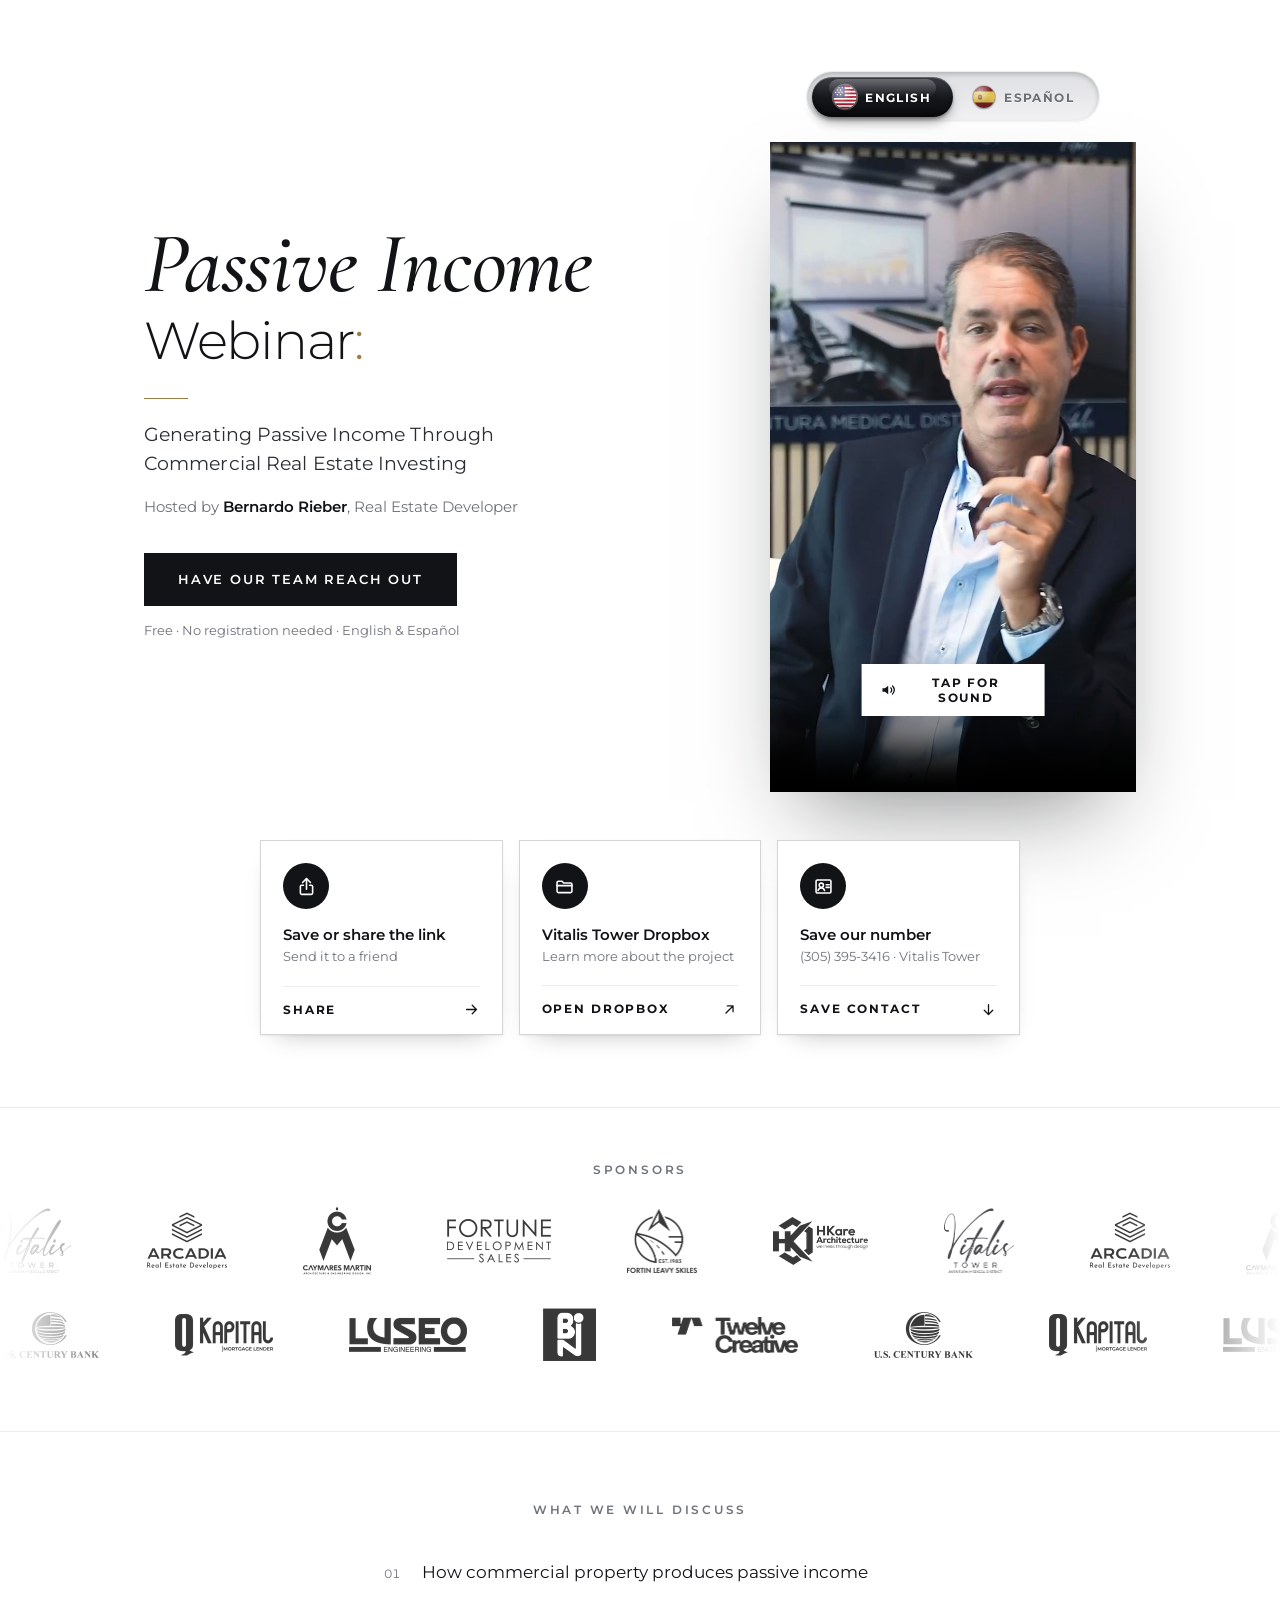
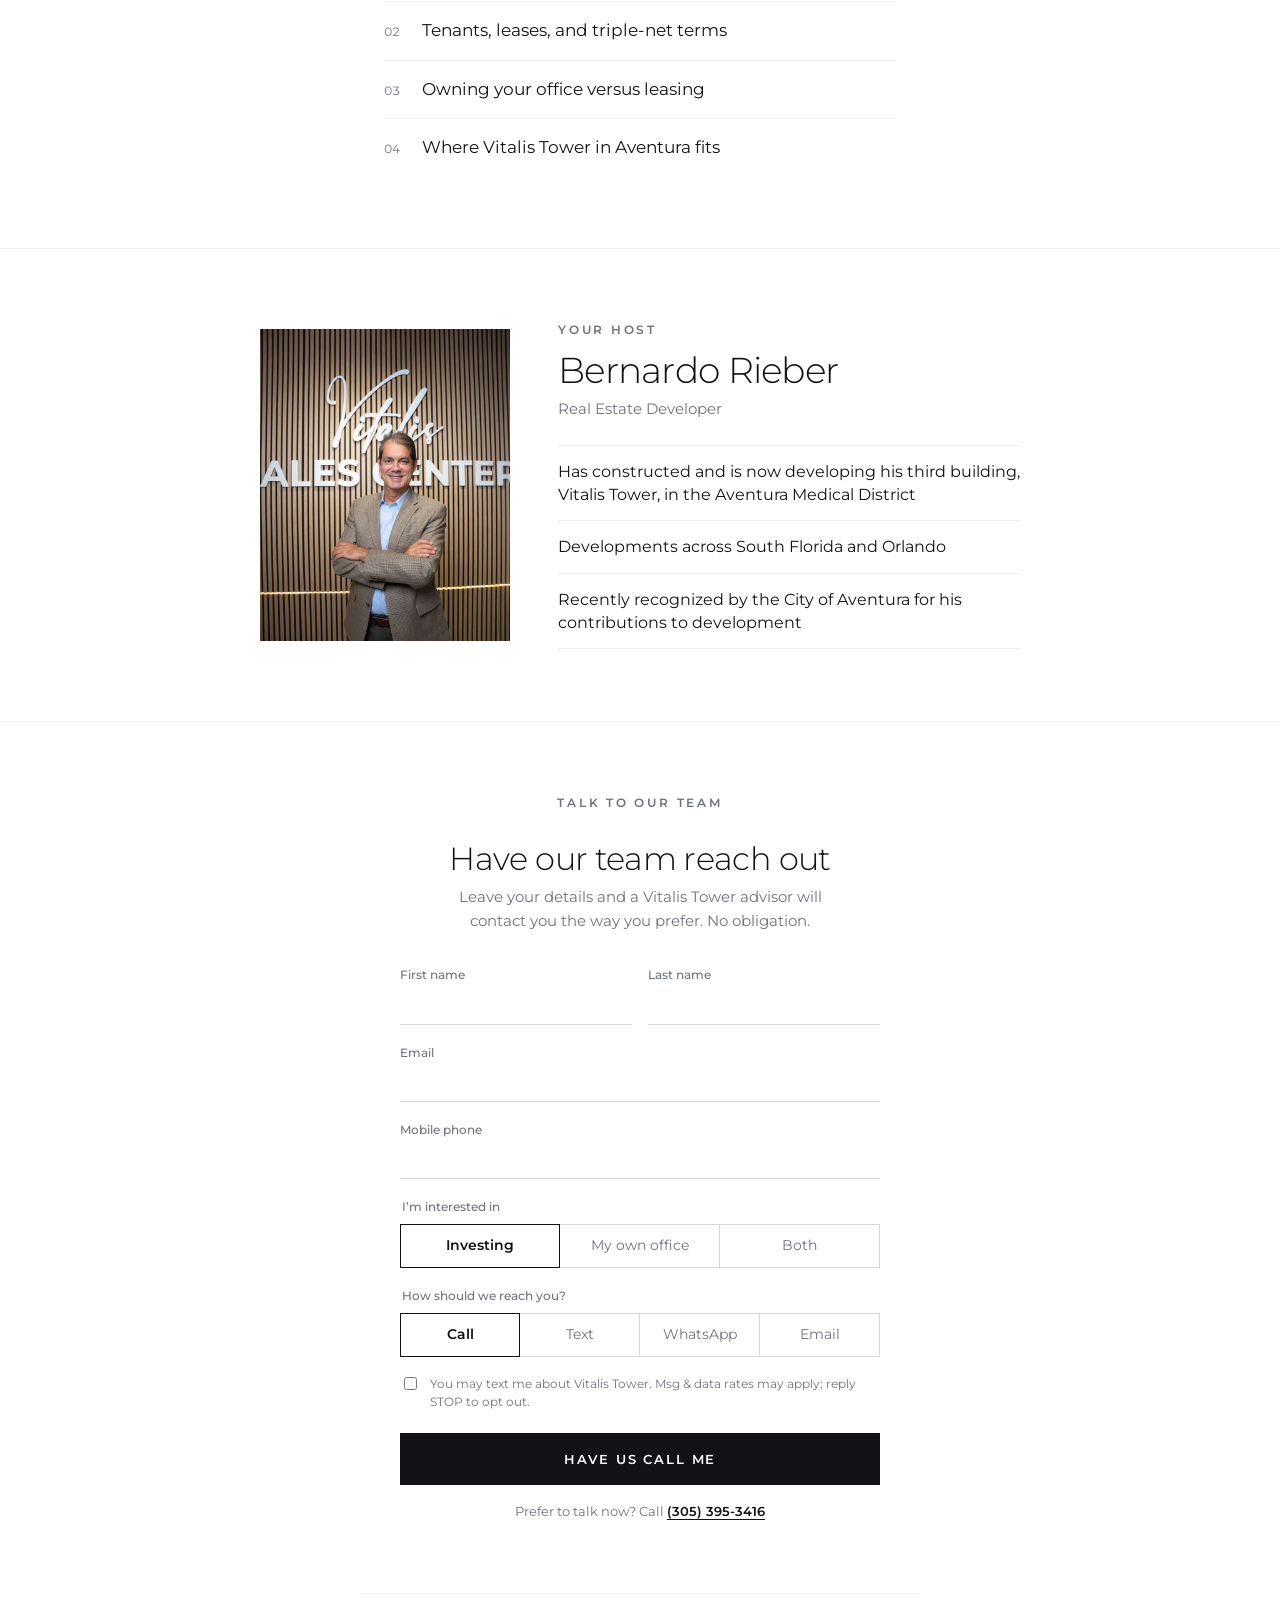
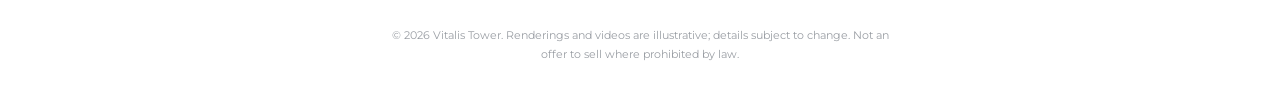
==== passive-income/index.html @ 3efa356c "Add /passive-income/: the open webinar page (no registration wall) Styled title + subheading, the we" ====
<!DOCTYPE html>
<html lang="en">
<head>
  <meta charset="utf-8">
  <meta name="viewport" content="width=device-width, initial-scale=1">
  <title>Passive Income Webinar — Watch Now | Vitalis Tower</title>
  <meta name="description" content="Generating passive income through commercial real estate investing — a free webinar hosted by developer Bernardo Rieber, in English and Spanish. Watch now, no registration needed.">
  <meta name="robots" content="noindex">
  <link rel="canonical" href="https://vitalis.twelvecreative.io/passive-income/">
  <link rel="icon" type="image/png" href="/images/favicon.png">
  <link rel="apple-touch-icon" href="/images/apple-touch-icon.png">

  <meta property="og:type" content="website">
  <meta property="og:url" content="https://vitalis.twelvecreative.io/passive-income/">
  <meta property="og:title" content="Passive Income Webinar — Watch Now | Vitalis Tower">
  <meta property="og:description" content="A free webinar hosted by developer Bernardo Rieber, in English and Spanish. Watch now — no registration needed.">
  <meta property="og:image" content="https://vitalis.twelvecreative.io/images/og-image.jpg">
  <meta name="twitter:card" content="summary_large_image">

  <link rel="preload" href="/images/webinar/preview-poster.jpg" as="image">
  <link rel="stylesheet" href="/css/brand.css">
  <link rel="stylesheet" href="/webinar/pro/style.css?v=9">
</head>
<body class="pro">

  <main>

    <!-- ============ Hero: title + the webinar ============ -->
    <section class="p-hero o-hero">
      <div class="p-hero-copy fade-in">
        <h1 class="p-title">
          <span class="t-serif">Passive Income</span>
          <span class="t-sans">Webinar<span class="t-colon">:</span></span>
        </h1>
        <span class="p-rule" aria-hidden="true"></span>
        <p class="p-subhead">Generating Passive Income Through Commercial Real Estate Investing</p>
        <p class="p-hosted">Hosted by <strong>Bernardo&nbsp;Rieber</strong>, Real&nbsp;Estate&nbsp;Developer</p>
      </div>

      <div class="p-hero-cta fade-in">
        <a class="p-btn" href="#reach-out" data-cta="hero-reach-out">Have our team reach out</a>
        <p class="p-cta-note">Free &middot; No registration needed &middot; English &amp; Español</p>
      </div>

      <div class="p-stage fade-in-late">
        <div class="w-lang" id="w-lang" role="group" aria-label="Webinar language">
          <span class="w-lang-thumb" aria-hidden="true"></span>
          <button type="button" class="w-lang-btn" data-lang="en" aria-pressed="true" lang="en">
            <span class="w-flag" aria-hidden="true">
              <svg viewBox="0 0 30 30"><rect width="30" height="30" fill="#fff"/><g fill="#B22234"><rect width="30" height="2.31"/><rect y="4.62" width="30" height="2.31"/><rect y="9.23" width="30" height="2.31"/><rect y="13.85" width="30" height="2.31"/><rect y="18.46" width="30" height="2.31"/><rect y="23.08" width="30" height="2.31"/><rect y="27.69" width="30" height="2.31"/></g><rect width="14.5" height="16.15" fill="#3C3B6E"/><g fill="#fff"><circle cx="3" cy="3" r=".85"/><circle cx="7.2" cy="3" r=".85"/><circle cx="11.4" cy="3" r=".85"/><circle cx="5.1" cy="6" r=".85"/><circle cx="9.3" cy="6" r=".85"/><circle cx="3" cy="9" r=".85"/><circle cx="7.2" cy="9" r=".85"/><circle cx="11.4" cy="9" r=".85"/><circle cx="5.1" cy="12" r=".85"/><circle cx="9.3" cy="12" r=".85"/></g></svg>
            </span>
            <span>English</span>
          </button>
          <button type="button" class="w-lang-btn" data-lang="es" aria-pressed="false" lang="es">
            <span class="w-flag" aria-hidden="true">
              <svg viewBox="0 0 30 30"><rect width="30" height="30" fill="#AA151B"/><rect y="7.5" width="30" height="15" fill="#F1BF00"/><rect x="7.4" y="10.2" width="4.4" height="1.3" rx=".5" fill="#C8A546"/><rect x="7.2" y="11.8" width="4.8" height="6.6" rx="1.4" fill="#AD1519"/><rect x="8.3" y="13" width="2.6" height="4.2" rx=".8" fill="#F1BF00" opacity=".55"/></svg>
            </span>
            <span>Español</span>
          </button>
        </div>
        <div class="w-player">
          <video id="wv" playsinline controls preload="auto"
                 poster="/images/webinar/preview-poster.jpg"
                 controlslist="nodownload" disablepictureinpicture
                 aria-label="Passive Income Webinar"></video>
          <button class="pl-sound" id="w-sound" type="button" hidden>
            <svg viewBox="0 0 24 24" class="i-line" aria-hidden="true"><path class="i-solid" d="M4 9.5h3.5L12 6v12l-4.5-3.5H4z"/><path d="M15.5 9a4 4 0 0 1 0 6M18 6.5a7.5 7.5 0 0 1 0 11"/></svg>
            Tap for sound
          </button>
        </div>
      </div>
    </section>

    <!-- ============ Save / Dropbox / Save our number ============ -->
    <section class="o-tiles" aria-label="Save the link, learn more, or save our number">
      <div class="w-actions">
        <button class="w-action" id="w-share" type="button" aria-controls="w-share-panel" aria-expanded="false">
          <span class="w-ic" aria-hidden="true"><svg viewBox="0 0 24 24" class="i-line"><path d="M12 3v12"/><path d="M7.5 7.5 12 3l4.5 4.5"/><path d="M8.5 10.5h-2A1.5 1.5 0 0 0 5 12v7.5A1.5 1.5 0 0 0 6.5 21h11a1.5 1.5 0 0 0 1.5-1.5V12a1.5 1.5 0 0 0-1.5-1.5h-2"/></svg></span>
          <span class="w-action-text">
            <span class="w-action-label">Save or share the link</span>
            <span class="w-action-sub" id="w-share-sub">Send it to a friend</span>
          </span>
          <span class="w-go" aria-hidden="true"><span class="w-go-label">Share</span><svg viewBox="0 0 24 24" class="i-line w-arrow"><path d="M5 12h14M13 6l6 6-6 6"/></svg></span>
        </button>

        <a class="w-action" id="w-dropbox" href="#" target="_blank" rel="noopener">
          <span class="w-ic" aria-hidden="true"><svg viewBox="0 0 24 24" class="i-line"><path d="M3.5 7.5A1.5 1.5 0 0 1 5 6h4.2l1.8 2H19a1.5 1.5 0 0 1 1.5 1.5v8A1.5 1.5 0 0 1 19 19H5a1.5 1.5 0 0 1-1.5-1.5z"/><path d="M3.5 11h17"/></svg></span>
          <span class="w-action-text">
            <span class="w-action-label">Vitalis Tower Dropbox</span>
            <span class="w-action-sub">Learn more about the project</span>
          </span>
          <span class="w-go" aria-hidden="true"><span class="w-go-label" id="w-dropbox-go">Open Dropbox</span><svg viewBox="0 0 24 24" class="i-line w-arrow w-arrow-out"><path d="M7 17 17 7M9 7h8v8"/></svg></span>
        </a>

        <a class="w-action" id="w-contact" href="/media/vitalis-tower.vcf">
          <span class="w-ic" aria-hidden="true"><svg viewBox="0 0 24 24" class="i-line"><rect x="3.5" y="4.5" width="17" height="15" rx="1.5"/><circle cx="9.5" cy="10.5" r="2.4"/><path d="M5.8 16.5c.6-1.7 2-2.7 3.7-2.7s3.1 1 3.7 2.7"/><path d="M15 10h3.5M15 13h3.5"/></svg></span>
          <span class="w-action-text">
            <span class="w-action-label">Save our number</span>
            <span class="w-action-sub" id="w-contact-sub">(305) 395-3416 &middot; Vitalis Tower</span>
          </span>
          <span class="w-go" aria-hidden="true"><span class="w-go-label">Save contact</span><svg viewBox="0 0 24 24" class="i-line w-arrow w-arrow-down"><path d="M12 5v14M6 13l6 6 6-6"/></svg></span>
        </a>

        <div class="w-share-panel" id="w-share-panel" hidden>
          <div class="w-share-row">
            <button type="button" id="w-copy">Copy link</button>
            <a id="w-email" href="#">Email</a>
            <a id="w-whatsapp" href="#" target="_blank" rel="noopener">WhatsApp</a>
            <a id="w-sms" href="#">Text message</a>
          </div>
          <input class="w-share-url" id="w-share-url" type="text" readonly aria-label="Link to share">
        </div>
      </div>
    </section>

    <!-- ============ Sponsors: two rows, opposite directions ============ -->
    <section class="p-sponsors o-sponsors" aria-labelledby="o-sp-h">
      <h2 class="p-kicker" id="o-sp-h">Sponsors</h2>
      <div class="mq" data-mq>
        <ul class="mq-track">
          <li><img src="/images/sponsors/vitalis-tower.png" alt="Vitalis Tower" width="141" height="144"></li>
          <li><img src="/images/sponsors/arcadia.png" alt="Arcadia Real Estate Developers" width="160" height="144"></li>
          <li><img src="/images/sponsors/caymares-martin.png" alt="Caymares Martin Architecture &amp; Engineering Design" width="136" height="144"></li>
          <li><img src="/images/sponsors/fortune-development-sales.png" alt="Fortune Development Sales" width="208" height="144"></li>
          <li><img src="/images/sponsors/fortin-leavy-skiles.png" alt="Fortin Leavy Skiles" width="141" height="144"></li>
          <li><img src="/images/sponsors/hkare-architecture.png" alt="HKare Architecture" width="189" height="144"></li>
        </ul>
      </div>
      <div class="mq mq-right" data-mq>
        <ul class="mq-track">
          <li><img src="/images/sponsors/us-century-bank.png" alt="U.S. Century Bank" width="198" height="144"></li>
          <li><img src="/images/sponsors/q-kapital.png" alt="Q Kapital Mortgage Lender" width="196" height="144"></li>
          <li><img src="/images/sponsors/luseo-engineering.png" alt="LUSEO Engineering" width="236" height="144"></li>
          <li><img src="/images/sponsors/bin.png" alt="Sponsor" width="105" height="144"></li>
          <li><img src="/images/sponsors/twelve-creative.png" alt="Twelve Creative" width="253" height="144"></li>
        </ul>
      </div>
    </section>

    <!-- ============ What we will discuss ============ -->
    <section class="p-section p-narrow" aria-labelledby="o-disc-h">
      <h2 class="p-kicker" id="o-disc-h">What we will discuss</h2>
      <ol class="p-list">
        <li>How commercial property produces passive income</li>
        <li>Tenants, leases, and triple-net terms</li>
        <li>Owning your office versus leasing</li>
        <li>Where Vitalis Tower in Aventura fits</li>
      </ol>
    </section>

    <!-- ============ Host ============ -->
    <section class="p-section p-host-wrap" aria-labelledby="o-host-h">
      <div class="p-host">
        <img class="p-host-photo" src="/images/webinar/bernardo-rieber.jpg?v=2" alt="Bernardo Rieber at the Vitalis Tower Sales Center" width="800" height="1000" loading="lazy">
        <div>
          <p class="p-kicker p-kicker-left">Your host</p>
          <h2 id="o-host-h">Bernardo Rieber</h2>
          <p class="p-host-role">Real Estate Developer</p>
          <ul class="p-creds">
            <li>Has constructed and is now developing his third building, Vitalis Tower, in the Aventura Medical District</li>
            <li>Developments across South Florida and Orlando</li>
            <li>Recently recognized by the City of Aventura for his contributions to development</li>
          </ul>
        </div>
      </div>
    </section>

    <!-- ============ Have our team reach out ============ -->
    <section class="p-section o-reach" id="reach-out" aria-labelledby="o-reach-h">
      <div class="o-reach-inner">
        <p class="p-kicker">Talk to our team</p>
        <h2 id="o-reach-h" tabindex="-1">Have our team reach out</h2>
        <p class="o-reach-sub">Leave your details and a Vitalis Tower advisor will contact you the way you prefer. No obligation.</p>

        <form id="reach-form" class="p-form" novalidate>
          <div class="p-row">
            <div class="p-field">
              <label for="first_name">First name</label>
              <input id="first_name" name="first_name" type="text" autocomplete="given-name" required aria-describedby="err-first_name">
              <p class="p-err" id="err-first_name" hidden>Please enter your first name.</p>
            </div>
            <div class="p-field">
              <label for="last_name">Last name</label>
              <input id="last_name" name="last_name" type="text" autocomplete="family-name" required aria-describedby="err-last_name">
              <p class="p-err" id="err-last_name" hidden>Please enter your last name.</p>
            </div>
          </div>

          <div class="p-field">
            <label for="email">Email</label>
            <input id="email" name="email" type="email" inputmode="email" autocomplete="email" required aria-describedby="err-email">
            <p class="p-err" id="err-email" hidden>Please enter a valid email address.</p>
          </div>

          <div class="p-field">
            <label for="phone">Mobile phone</label>
            <input id="phone" name="phone" type="tel" inputmode="tel" autocomplete="tel" required aria-describedby="err-phone">
            <p class="p-err" id="err-phone" hidden>Please enter a valid phone number.</p>
          </div>

          <fieldset class="p-interest">
            <legend>I&rsquo;m interested in</legend>
            <div class="p-seg">
              <label><input type="radio" name="buyer_interest" value="investment" checked><span>Investing</span></label>
              <label><input type="radio" name="buyer_interest" value="practice"><span>My own office</span></label>
              <label><input type="radio" name="buyer_interest" value="both"><span>Both</span></label>
            </div>
          </fieldset>

          <fieldset class="p-interest">
            <legend>How should we reach you?</legend>
            <div class="p-seg p-seg-4">
              <label><input type="radio" name="contact_method" value="call" checked><span>Call</span></label>
              <label><input type="radio" name="contact_method" value="text"><span>Text</span></label>
              <label><input type="radio" name="contact_method" value="whatsapp"><span>WhatsApp</span></label>
              <label><input type="radio" name="contact_method" value="email"><span>Email</span></label>
            </div>
          </fieldset>

          <label class="p-consent" id="consent-row">
            <input type="checkbox" id="sms_consent" name="sms_consent">
            <span>You may text me about Vitalis Tower. Msg &amp; data rates may apply; reply STOP to opt out.</span>
          </label>
          <p class="p-err" id="err-consent" hidden>To reach you by text or WhatsApp, please check the box above.</p>

          <div class="hp-field" aria-hidden="true">
            <label for="company">Company</label>
            <input id="company" name="company" type="text" tabindex="-1" autocomplete="off">
          </div>

          <button type="submit" class="p-btn p-submit" id="reach-submit"><span id="reach-submit-label">Have us call me</span></button>
          <div class="p-form-error" id="form-error" role="alert" hidden></div>
          <p class="o-call">Prefer to talk now? Call <a id="o-call-link" href="tel:+13053953416">(305) 395-3416</a></p>
        </form>

        <div class="o-thanks" id="reach-thanks" tabindex="-1" hidden>
          <span class="o-thanks-ic" aria-hidden="true"><svg viewBox="0 0 24 24" class="i-line"><path d="M5 12.5l4.5 4.5L19 7.5"/></svg></span>
          <h3>Thank you &mdash; we&rsquo;ll be in touch.</h3>
          <p id="reach-thanks-sub">A Vitalis Tower advisor will reach out by phone.</p>
        </div>
      </div>
    </section>

  </main>

  <footer class="p-footer">
    <p>&copy; <span id="year"></span> Vitalis Tower. Renderings and videos are illustrative; details subject to change. Not an offer to sell where prohibited by law.</p>
  </footer>

  <noscript>
    <div style="padding:18px;text-align:center;background:#111;color:#fff">This page needs JavaScript to play the webinar and send your request.</div>
  </noscript>

  <script src="/config/funnel.js?v=5"></script>
  <script src="/js/attribution.js" defer></script>
  <script src="/js/core.js" defer></script>
  <script src="/webinar/pro/marquee.js?v=1" defer></script>
  <script src="/webinar/pro/watch-kit.js?v=1" defer></script>
  <script src="/passive-income/app.js?v=1" defer></script>
</body>
</html>
---- css/brand.css ----
/* ============================================================
   VITALIS TOWER — BRAND FOUNDATION
   Palette + typography derived from the approved brochure
   (Vitalis_Tower_Brochure_English_P8_V5): gold script wordmark,
   Montserrat type family, warm cream, dusk charcoal, greenery.
   Link this first on every page.
   ============================================================ */

@import url('https://fonts.googleapis.com/css2?family=Montserrat:ital,wght@0,400;0,500;0,600;0,700;0,800;0,900;1,400&family=Cormorant+Garamond:ital,wght@1,500;1,600&display=swap');

:root {
  /* ---- Core palette ---- */
  --v-ink:        #15171A;   /* page-dark ground (render dusk) */
  --v-charcoal:   #1E2226;   /* raised dark surfaces */
  --v-slate:      #2A2F34;   /* borders / dark card edges */
  --v-cream:      #F2ECDF;   /* palm-shadow cream (brochure bg) */
  --v-cream-deep: #E8DFC9;   /* deeper cream wash */
  --v-paper:      #FBF8F1;   /* warm near-white */
  --v-gold:       #C2A264;   /* wordmark gold */
  --v-gold-bright:#DCC28C;   /* highlight gold */
  --v-gold-deep:  #9A7E45;   /* pressed gold */
  --v-palm:       #4C5D4A;   /* landscape green accent */
  --v-palm-deep:  #33402F;

  /* ---- Semantic aliases ---- */
  --color-bg:      var(--v-ink);
  --color-surface: var(--v-charcoal);
  --color-text:    var(--v-cream);
  --color-accent:  var(--v-gold);
  --color-soft:    rgba(242, 236, 223, .62);

  /* ---- Typography ---- */
  --font-brand: 'Montserrat', -apple-system, 'Helvetica Neue', Arial, sans-serif;
  --font-script: 'Cormorant Garamond', Georgia, serif;
  --weight-title: 800;
  --weight-subtitle: 600;
  --weight-body: 400;

  /* ---- Rhythm ---- */
  --radius: 18px;
  --radius-sm: 12px;
  --container: 1160px;
  --container-narrow: 880px;
}

* { box-sizing: border-box; }
html { scroll-behavior: smooth; }
@media (prefers-reduced-motion: reduce) { html { scroll-behavior: auto; } }

body {
  margin: 0;
  font-family: var(--font-brand);
  font-weight: var(--weight-body);
  font-size: 16.5px;
  line-height: 1.6;
  background: var(--color-bg);
  color: var(--color-text);
  -webkit-font-smoothing: antialiased;
  overflow-x: hidden;
}

h1, h2, h3 {
  font-weight: var(--weight-title);
  text-transform: uppercase;
  letter-spacing: .015em;
  line-height: 1.08;
  margin: 0 0 .5em;
}
h4, h5, h6, .subtitle { font-weight: var(--weight-subtitle); }

a { color: var(--v-gold-bright); }
img { max-width: 100%; height: auto; display: block; }

/* The hidden attribute must always win, even over display rules. */
[hidden] { display: none !important; }

::selection { background: rgba(194, 162, 100, .35); }
---- webinar/pro/style.css ----
/* ============================================================
   VITALIS TOWER — /webinar/pro/
   On-demand, gated webinar. Pure white, near-black type, one gray,
   hairlines only. The drama is reserved for the locked player and
   the registration pop-up.
   ============================================================ */

body.pro {
  --ink: #111316;
  --muted: #6F737A;
  --hair: #ECECEC;
  --focus: #9A7E45;
  background: #fff;
  color: var(--ink);
  font-size: 16px;
  line-height: 1.6;
}
html:has(dialog[open]) { overflow: hidden; }

.pro h1, .pro h2 { text-transform: none; letter-spacing: -0.02em; color: var(--ink); }

/* ---------- Icons ---------- */
.i-lock, .i-line { fill: none; stroke: currentColor; stroke-width: 1.8; stroke-linecap: round; stroke-linejoin: round; }
.i-lock rect, .i-solid, .i-fill { fill: currentColor; stroke: none; }
.i-lock .shackle { transition: transform .45s cubic-bezier(.3,1.4,.5,1); transform-origin: 16px 11px; transform-box: view-box; }

/* ---------- Arrival fade ---------- */
.fade-in, .fade-in-late { opacity: 0; animation: proFade 1s ease forwards; }
.fade-in-late { animation-delay: .15s; }
@keyframes proFade { to { opacity: 1; } }
@media (prefers-reduced-motion: reduce) {
  .fade-in, .fade-in-late { opacity: 1; animation: none; }
}

/* ---------- Hero ---------- */
.p-hero {
  max-width: 1040px; margin: 0 auto; padding: 72px 24px 80px;
  display: grid; column-gap: 72px;
  grid-template-columns: minmax(0, 1fr) auto;
  grid-template-rows: 1fr auto auto 1fr;
  grid-template-areas: ". stage" "copy stage" "cta stage" ". stage";
}
.p-hero-copy { grid-area: copy; max-width: 470px; }
.p-hero-cta { grid-area: cta; margin-top: 34px; }
.p-stage { grid-area: stage; }

/* Title: an italic serif line over a light sans line — one gold accent. */
.p-title { margin: 0; }
.p-title .t-serif {
  display: block; font-family: var(--font-script); font-style: italic; font-weight: 500;
  font-size: clamp(54px, 7.6vw, 86px); line-height: .96; letter-spacing: -0.01em;
}
.p-title .t-sans {
  display: block; margin-top: 8px;
  font-family: var(--font-brand); font-weight: 300;
  font-size: clamp(34px, 4.6vw, 52px); line-height: 1.05; letter-spacing: -0.025em;
}
.p-title .t-colon { color: var(--focus); }
.p-rule { display: block; width: 44px; height: 1px; background: var(--focus); margin: 30px 0 22px; }
.p-subhead {
  max-width: 430px; margin: 0 0 18px;
  font-size: 19px; font-weight: 400; line-height: 1.5; letter-spacing: .005em;
  color: #2B2E33; text-wrap: balance;
}
.p-hosted { font-size: 14.5px; color: var(--muted); margin: 0; text-wrap: balance; }
.p-hosted strong { color: var(--ink); font-weight: 600; }
.p-cta-note { font-size: 13px; color: var(--muted); margin: 14px 0 0; }

@media (max-width: 860px) {
  .p-hero {
    grid-template-columns: 1fr; grid-template-rows: none;
    grid-template-areas: "copy" "cta" "stage";
    text-align: center; justify-items: center; padding-top: 56px;
  }
  .p-hero-cta { margin: 28px 0 40px; }
  .p-rule, .p-subhead { margin-left: auto; margin-right: auto; }
}

/* ---------- Buttons ---------- */
.p-btn {
  display: inline-flex; align-items: center; justify-content: center; gap: 10px;
  padding: 16px 34px; border: 0; border-radius: 0;
  font-family: var(--font-brand); font-weight: 600; font-size: 13px;
  letter-spacing: .14em; text-transform: uppercase; text-decoration: none;
  color: #fff; background: var(--ink); cursor: pointer;
  transition: opacity .2s ease;
}
@media (hover: hover) {
  .p-btn:hover { opacity: .85; }
  .p-btn:hover .shackle { transform: translateY(-2px) rotate(-16deg); }
}
.p-btn:focus-visible { outline: 2px solid var(--focus); outline-offset: 3px; }
.p-btn:disabled { opacity: .55; cursor: default; }
.p-btn .i-lock { width: 16px; height: 16px; margin-top: -2px; }
body.is-registered .p-btn-lock .i-lock { display: none; }
/* Registered visitors: the lock is drawn open */
body.is-registered .pl-ring .shackle,
.p-submit.is-done .shackle { transform: translateY(-3px) rotate(-28deg); }

/* ---------- The locked player ---------- */
.p-player {
  position: relative; overflow: hidden; background: #0d0f12;
  aspect-ratio: 9 / 16; height: clamp(480px, calc(100svh - 150px), 660px);
  box-shadow: 0 44px 90px -34px rgba(17,19,22,.5);
}
@media (max-width: 860px) {
  .p-player { height: auto; width: min(86vw, 400px); }
}
.p-player video { position: absolute; inset: 0; width: 100%; height: 100%; object-fit: cover; }

.pl-lock {
  position: absolute; inset: 0; z-index: 2; margin: 0; padding: 0; border: 0;
  cursor: pointer; color: #fff; font-family: var(--font-brand); text-align: left;
  background: linear-gradient(180deg,
    rgba(10,11,13,.55) 0%, rgba(10,11,13,0) 24%,
    rgba(10,11,13,.05) 50%, rgba(10,11,13,.78) 100%);
  transition: opacity .5s ease .1s;
}
.pl-lock:focus-visible { outline: 3px solid var(--focus); outline-offset: -3px; }

.pl-badge {
  position: absolute; top: 16px; left: 16px;
  display: inline-flex; align-items: center; gap: 8px; padding: 7px 12px;
  background: rgba(255,255,255,.14); -webkit-backdrop-filter: blur(10px); backdrop-filter: blur(10px);
  font-size: 10.5px; font-weight: 600; letter-spacing: .16em; text-transform: uppercase;
}
.pl-badge i { width: 6px; height: 6px; border-radius: 50%; background: #fff; animation: plBlink 1.8s ease-in-out infinite; }
@keyframes plBlink { 50% { opacity: .25; } }

.pl-center {
  position: absolute; left: 0; right: 0; top: 50%; transform: translateY(-50%);
  display: flex; flex-direction: column; align-items: center; gap: 18px;
}
.pl-ring {
  position: relative; width: 86px; height: 86px; border-radius: 50%;
  display: grid; place-items: center;
  background: rgba(17,19,22,.34);
  -webkit-backdrop-filter: blur(14px) saturate(140%); backdrop-filter: blur(14px) saturate(140%);
  border: 1px solid rgba(255,255,255,.55);
  transition: transform .3s ease, background .3s ease;
}
.pl-ring::before, .pl-ring::after {
  content: ''; position: absolute; inset: -1px; border-radius: 50%;
  border: 1px solid rgba(255,255,255,.6);
  animation: plPing 2.6s cubic-bezier(.2,.6,.3,1) infinite;
}
.pl-ring::after { animation-delay: 1.3s; }
@keyframes plPing { 0% { transform: scale(1); opacity: .9; } 100% { transform: scale(1.9); opacity: 0; } }
.pl-ring .i-lock { width: 30px; height: 30px; }
.pl-cta {
  padding: 12px 20px; background: #fff; color: var(--ink);
  font-size: 12px; font-weight: 700; letter-spacing: .16em; text-transform: uppercase;
  transition: background .25s ease, color .25s ease;
}
@media (hover: hover) {
  .pl-lock:hover .pl-ring { transform: scale(1.06); background: rgba(17,19,22,.5); }
  .pl-lock:hover .pl-cta { background: var(--ink); color: #fff; }
  .pl-lock:hover .shackle { transform: translateY(-2px) rotate(-16deg); }
}

.pl-bar {
  position: absolute; left: 16px; right: 16px; bottom: 16px;
  display: flex; align-items: center; gap: 12px;
}
.pl-bar svg { width: 18px; height: 18px; flex: 0 0 auto; opacity: .9; }
.pl-track {
  position: relative; flex: 1; height: 3px;
  background: repeating-linear-gradient(90deg, rgba(255,255,255,.4) 0 5px, rgba(255,255,255,.12) 5px 9px);
}
.pl-track i { position: absolute; left: 0; top: 0; bottom: 0; width: 0; background: #fff; transition: width .3s linear; }

.pl-sound {
  position: absolute; left: 50%; bottom: 76px; transform: translateX(-50%); z-index: 3;
  display: inline-flex; align-items: center; gap: 8px; padding: 11px 18px;
  border: 0; background: #fff; color: var(--ink); cursor: pointer;
  font-family: var(--font-brand); font-size: 12px; font-weight: 700; letter-spacing: .14em; text-transform: uppercase;
  box-shadow: 0 12px 30px rgba(0,0,0,.35);
}
.pl-sound svg { width: 18px; height: 18px; }

.p-stage { display: grid; justify-items: center; }

@media (prefers-reduced-motion: reduce) {
  .pl-ring::before, .pl-ring::after, .pl-badge i { animation: none; }
  .pl-ring::before, .pl-ring::after { display: none; }
}

/* ---------- Sponsors: two rows, opposite directions ---------- */
.p-sponsors { padding: 56px 0 60px; border-top: 1px solid var(--hair); border-bottom: 1px solid var(--hair); }
.pro .p-kicker {
  font-size: 11.5px; font-weight: 600; letter-spacing: .24em; text-transform: uppercase;
  color: var(--muted); margin: 0 0 28px; text-align: center;
}
.mq {
  overflow: hidden;
  -webkit-mask-image: linear-gradient(90deg, transparent, #000 12%, #000 88%, transparent);
          mask-image: linear-gradient(90deg, transparent, #000 12%, #000 88%, transparent);
}
.mq + .mq { margin-top: 22px; }
.mq-track {
  display: flex; align-items: center; width: max-content;
  margin: 0; padding: 0; list-style: none;
  animation: mqLeft 46s linear infinite;
}
.mq-right .mq-track { animation-name: mqRight; animation-duration: 52s; }
.mq:hover .mq-track { animation-play-state: paused; }
/* trailing margin (not gap) keeps the -50% loop point exact */
.mq-track li { flex: 0 0 auto; margin-right: 76px; }
.mq-track img { height: 72px; width: auto; opacity: .78; transition: opacity .2s ease; }
.mq-track img:hover { opacity: 1; }
@keyframes mqLeft  { from { transform: translateX(0); }    to { transform: translateX(-50%); } }
@keyframes mqRight { from { transform: translateX(-50%); } to { transform: translateX(0); } }
@media (max-width: 600px) {
  .mq-track li { margin-right: 48px; }
  .mq-track img { height: 56px; }
}
@media (prefers-reduced-motion: reduce) {
  .mq { -webkit-mask-image: none; mask-image: none; }
  .mq-track { animation: none; width: auto; flex-wrap: wrap; justify-content: center; padding: 0 24px; }
  .mq-track li { margin: 8px 20px; }
}

/* ---------- Sections ---------- */
.p-section { padding: 72px 24px; }
.p-narrow { max-width: 560px; margin: 0 auto; padding-left: 24px; padding-right: 24px; }

.p-list { margin: 0; padding: 0; list-style: none; counter-reset: pl; }
.p-list li {
  counter-increment: pl; display: flex; gap: 22px; align-items: baseline;
  padding: 15px 0; border-bottom: 1px solid var(--hair); font-size: 17px;
}
.p-list li:last-child { border-bottom: 0; }
.p-list li::before {
  content: counter(pl, decimal-leading-zero);
  font-size: 12px; color: var(--muted); font-variant-numeric: tabular-nums;
}

/* ---------- Host ---------- */
.p-host-wrap { border-top: 1px solid var(--hair); }
.p-host {
  max-width: 760px; margin: 0 auto;
  display: grid; grid-template-columns: 250px 1fr; gap: 48px; align-items: center;
}
.p-host-photo { width: 100%; aspect-ratio: 4 / 5; object-fit: cover; }
.pro .p-kicker-left { text-align: left; margin-bottom: 12px; }
.p-host h2 { font-size: 36px; font-weight: 300; line-height: 1.1; margin: 0; }
.p-host-role { font-size: 15px; color: var(--muted); margin: 6px 0 24px; }
.p-creds { list-style: none; margin: 0; padding: 0; border-top: 1px solid var(--hair); }
.p-creds li { padding: 14px 0; border-bottom: 1px solid var(--hair); font-size: 15.5px; line-height: 1.5; }
@media (max-width: 680px) {
  .p-host { grid-template-columns: 1fr; gap: 28px; text-align: center; justify-items: center; }
  .p-host-photo { width: 220px; }
  .pro .p-kicker-left { text-align: center; }
}

/* ---------- Final call ---------- */
.p-final { text-align: center; border-top: 1px solid var(--hair); }
.p-final .p-cta-note { margin: 0 0 16px; }

/* ---------- Footer ---------- */
.p-footer {
  max-width: 560px; margin: 0 auto; padding: 32px 24px 44px;
  border-top: 1px solid var(--hair); text-align: center;
}
.p-footer p { margin: 0; font-size: 11px; line-height: 1.7; color: #9A9EA4; }

/* ---------- Registration pop-up ---------- */
.p-dialog {
  width: calc(100% - 32px); max-width: 880px; max-height: calc(100svh - 32px);
  padding: 0; border: 0; background: #fff; color: var(--ink); overflow: auto;
  box-shadow: 0 60px 140px -40px rgba(0,0,0,.6);
}
.p-dialog::backdrop { background: rgba(12,13,15,.58); -webkit-backdrop-filter: blur(6px); backdrop-filter: blur(6px); }
.p-dialog[open] { animation: dlgIn .5s cubic-bezier(.2,.8,.2,1); }
.p-dialog[open]::backdrop { animation: dlgFade .35s ease; }
@keyframes dlgIn { from { opacity: 0; transform: translateY(28px) scale(.985); } to { opacity: 1; transform: none; } }
@keyframes dlgFade { from { opacity: 0; } to { opacity: 1; } }
@media (prefers-reduced-motion: reduce) {
  .p-dialog[open], .p-dialog[open]::backdrop { animation: none; }
}
.p-dialog.dlg-fallback { position: fixed; inset: 16px; margin: auto; z-index: 100; }

.dlg-grid { display: grid; grid-template-columns: 5fr 6fr; min-height: 600px; }
.dlg-media { position: relative; overflow: hidden; background: #0d0f12; }
.dlg-media video { position: absolute; inset: 0; width: 100%; height: 100%; object-fit: cover; object-position: 50% 25%; }
.dlg-media::after {
  content: ''; position: absolute; inset: 0;
  background: linear-gradient(180deg, rgba(10,11,13,0) 45%, rgba(10,11,13,.82) 100%);
}
.dlg-media-cap { position: absolute; left: 24px; right: 24px; bottom: 24px; z-index: 1; color: #fff; }
.dlg-chip {
  display: inline-flex; align-items: center; gap: 7px; padding: 7px 12px; margin-bottom: 14px;
  background: rgba(255,255,255,.16); -webkit-backdrop-filter: blur(10px); backdrop-filter: blur(10px);
  font-size: 10.5px; font-weight: 600; letter-spacing: .16em; text-transform: uppercase;
}
.dlg-chip .i-lock { width: 13px; height: 13px; }
.dlg-media-cap p { margin: 0; font-size: 13px; color: rgba(255,255,255,.75); line-height: 1.45; }
.dlg-media-cap strong { display: block; font-size: 17px; font-weight: 600; color: #fff; }

.dlg-body { position: relative; padding: 46px 40px 34px; }
.dlg-close {
  position: absolute; top: 10px; right: 10px; width: 42px; height: 42px;
  border: 0; background: none; cursor: pointer;
  font-size: 28px; line-height: 1; color: var(--muted);
}
.dlg-close:hover { color: var(--ink); }
.dlg-close:focus-visible { outline: 2px solid var(--focus); }
.dlg-kicker {
  font-size: 11.5px; font-weight: 600; letter-spacing: .24em; text-transform: uppercase;
  color: var(--muted); margin: 0 0 10px;
}
.p-dialog h2 { font-size: 32px; font-weight: 300; line-height: 1.12; margin: 0 0 8px; }
#dlg-title:focus { outline: none; }
.dlg-sub { font-size: 14.5px; color: var(--muted); margin: 0 0 28px; }

@media (max-width: 720px) {
  /* bottom sheet */
  .p-dialog { width: 100%; max-width: 100%; max-height: 94svh; margin: auto 0 0; }
  .p-dialog[open] { animation-name: sheetIn; }
  @keyframes sheetIn { from { transform: translateY(100%); } to { transform: none; } }
  .dlg-grid { grid-template-columns: 1fr; min-height: 0; }
  .dlg-media { height: 168px; }
  .dlg-media video { object-position: 50% 22%; }
  .dlg-media-cap { left: 20px; bottom: 16px; }
  .dlg-chip { margin-bottom: 8px; }
  .dlg-body { padding: 24px 22px 26px; }
  .p-dialog h2 { font-size: 27px; }
  .dlg-sub { margin-bottom: 20px; }
}

/* ---------- Form ---------- */
.p-form { text-align: left; }
.p-row { display: grid; grid-template-columns: 1fr 1fr; gap: 16px; }
.p-field { margin-bottom: 18px; }
.p-field label, .p-interest legend {
  display: block; font-size: 12px; font-weight: 500; color: var(--muted); margin-bottom: 2px;
}
.p-field input[type=text], .p-field input[type=email], .p-field input[type=tel] {
  width: 100%; font-family: var(--font-brand); font-size: 16px; color: var(--ink);
  padding: 9px 0; background: transparent;
  border: 0; border-bottom: 1px solid #D6D6D6; border-radius: 0;
  transition: border-color .2s ease;
}
.p-field input:focus { outline: none; border-bottom-color: var(--ink); }
.p-field input[aria-invalid="true"] { border-bottom-color: #B4552F; }
.p-err { font-size: 12px; color: #A34A26; margin: 5px 0 0; }

.p-interest { border: 0; padding: 0; margin: 4px 0 18px; }
.p-interest legend { margin-bottom: 8px; }
.p-seg { display: grid; grid-template-columns: repeat(3, 1fr); }
.p-seg label { position: relative; cursor: pointer; }
.p-seg input { position: absolute; opacity: 0; pointer-events: none; }
.p-seg span {
  display: block; padding: 10px 4px; text-align: center; font-size: 13.5px;
  color: var(--muted); border: 1px solid #D6D6D6; margin-left: -1px;
  transition: color .15s ease, border-color .15s ease;
}
.p-seg label:first-child span { margin-left: 0; }
.p-seg input:checked + span { color: var(--ink); font-weight: 600; border-color: var(--ink); position: relative; z-index: 1; }
.p-seg input:focus-visible + span { outline: 2px solid var(--focus); outline-offset: 2px; z-index: 2; }

.p-consent {
  display: flex; gap: 10px; align-items: flex-start; margin: 0 0 22px;
  font-size: 12px; color: var(--muted); line-height: 1.5; cursor: pointer;
}
.p-consent input { margin-top: 2px; accent-color: var(--ink); flex: 0 0 auto; }

.hp-field { position: absolute !important; left: -8000px !important; width: 1px; height: 1px; overflow: hidden; }

.p-submit { width: 100%; padding: 18px; }
.p-submit.is-done { background: #1F6B45; opacity: 1; }
.p-form-error {
  margin-top: 14px; padding: 11px 13px;
  border-left: 2px solid #B4552F; background: #FBF4F1;
  color: #8E3E1E; font-size: 13.5px;
}
.p-fine { font-size: 12px; color: var(--muted); text-align: center; margin: 14px 0 0; }

/* ============================================================
   WATCH PAGE — /webinar/pro/watch/
   Confetti on arrival, the webinar playing, three actions beneath.
   ============================================================ */
.w-hero { padding: 56px 24px 8px; text-align: center; }
.w-hero .p-kicker { margin-bottom: 14px; }
.w-hero .t-serif { font-size: clamp(52px, 7vw, 76px); }
.w-hero .p-rule { margin: 22px auto 18px; }
.w-hero .p-hosted { margin: 0 auto; }

.w-stage { display: grid; justify-items: center; padding: 26px 24px 0; }
.w-player {
  position: relative; overflow: hidden; background: #0d0f12;
  aspect-ratio: 9 / 16; height: clamp(440px, calc(100svh - 250px), 660px);
  box-shadow: 0 44px 90px -34px rgba(17,19,22,.5);
}
@media (max-width: 860px) {
  .w-player { height: auto; width: min(86vw, 400px); }
}
.w-player video { position: absolute; inset: 0; width: 100%; height: 100%; object-fit: cover; background: #0d0f12; }

/* Three actions beneath the video — built to read as buttons:
   ink icon chip, a verb + arrow action line, resting lift, press state */
.w-actions {
  display: grid; grid-template-columns: repeat(3, 1fr); gap: 16px;
  width: min(100%, 760px); margin: 40px auto 0;
}
.w-action {
  position: relative; display: flex; flex-direction: column; align-items: flex-start;
  padding: 22px 22px 0; margin: 0; background: #fff; color: var(--ink);
  border: 1px solid #D5D5D5; border-radius: 0; text-align: left; text-decoration: none;
  font-family: var(--font-brand); cursor: pointer;
  box-shadow: 0 1px 2px rgba(17,19,22,.06), 0 12px 26px -18px rgba(17,19,22,.4);
  transition: border-color .2s ease, transform .2s ease, box-shadow .2s ease;
}
.w-action:focus-visible { outline: 2px solid var(--focus); outline-offset: 3px; }

.w-ic {
  display: grid; place-items: center; flex: 0 0 auto;
  width: 46px; height: 46px; margin-bottom: 16px; border-radius: 50%;
  background: var(--ink); color: #fff; transition: background .2s ease;
}
.w-ic svg { width: 21px; height: 21px; }
.w-action-text { display: flex; flex-direction: column; gap: 3px; min-width: 0; margin-bottom: 20px; }
.w-action-label { font-size: 15px; font-weight: 600; line-height: 1.3; }
.w-action-sub { font-size: 12.5px; color: var(--muted); line-height: 1.4; }

.w-go {
  align-self: stretch; margin-top: auto;
  display: flex; align-items: center; justify-content: space-between; gap: 10px;
  padding: 14px 0 16px; border-top: 1px solid #ECECEC;
  font-size: 11.5px; font-weight: 700; letter-spacing: .16em; text-transform: uppercase;
}
.w-arrow { width: 17px; height: 17px; flex: 0 0 auto; transition: transform .22s ease; }

@media (hover: hover) {
  .w-action:not([aria-disabled="true"]):hover {
    border-color: var(--ink); transform: translateY(-3px);
    box-shadow: 0 2px 4px rgba(17,19,22,.06), 0 24px 44px -22px rgba(17,19,22,.5);
  }
  .w-action:not([aria-disabled="true"]):hover .w-ic { background: var(--focus); }
  .w-action:not([aria-disabled="true"]):hover .w-arrow { transform: translateX(4px); }
  .w-action:not([aria-disabled="true"]):hover .w-arrow-out { transform: translate(3px, -3px); }
  .w-action:not([aria-disabled="true"]):hover .w-arrow-down { transform: translateY(3px); }
}
.w-action:not([aria-disabled="true"]):active {
  transform: translateY(1px); box-shadow: 0 1px 2px rgba(17,19,22,.1);
}

/* Pending (no link yet): visibly inert, never a dead button */
.w-action[aria-disabled="true"] { cursor: default; box-shadow: none; border-style: dashed; }
.w-action[aria-disabled="true"] .w-ic { background: #ECECEC; color: #9A9EA4; }
.w-action[aria-disabled="true"] .w-action-label { color: #7D8187; }
.w-action[aria-disabled="true"] .w-go { color: var(--focus); }
.w-action[aria-disabled="true"] .w-arrow { display: none; }

.w-action.is-copied .w-action-sub { color: #1F6B45; font-weight: 600; }

/* Phones: tappable rows — icon, text, arrow */
@media (max-width: 640px) {
  .w-actions { grid-template-columns: 1fr; gap: 12px; margin-top: 30px; }
  .w-action { flex-direction: row; align-items: center; gap: 14px; padding: 16px; }
  .w-ic { margin: 0; width: 44px; height: 44px; }
  .w-action-text { flex: 1; margin: 0; }
  .w-go { align-self: center; margin: 0; padding: 0; border: 0; }
  .w-go-label { display: none; }
  /* pending: the status drops beneath the text instead of crowding it */
  .w-action[aria-disabled="true"] { flex-wrap: wrap; row-gap: 6px; }
  .w-action[aria-disabled="true"] .w-go { flex-basis: 100%; padding-left: 58px; }
  .w-action[aria-disabled="true"] .w-go-label { display: inline; font-size: 10px; letter-spacing: .12em; }
  .w-action:not([aria-disabled="true"]):active { background: #FAFAFA; }
}

/* Share fallback (browsers without a native share sheet) */
.w-share-panel {
  grid-column: 1 / -1; padding: 20px; border: 1px solid #E3E3E3; background: #fff;
}
.w-share-row { display: flex; flex-wrap: wrap; gap: 8px; margin-bottom: 14px; }
.w-share-row a, .w-share-row button {
  display: inline-flex; align-items: center; gap: 8px; padding: 10px 16px;
  border: 1px solid #D6D6D6; background: #fff; color: var(--ink); cursor: pointer;
  font-family: var(--font-brand); font-size: 12px; font-weight: 600;
  letter-spacing: .1em; text-transform: uppercase; text-decoration: none;
}
.w-share-row a:hover, .w-share-row button:hover { border-color: var(--ink); }
.w-share-url {
  width: 100%; padding: 10px 12px; border: 1px solid #ECECEC; background: #FAFAFA;
  font-family: ui-monospace, Menlo, monospace; font-size: 12px; color: var(--muted);
}

/* Confetti layer */
.w-confetti { position: fixed; inset: 0; width: 100%; height: 100%; pointer-events: none; z-index: 60; }

/* Language switch at the top of the player — a physical 3D toggle:
   recessed track, raised glossy knob that springs across, round flags */
.w-lang {
  position: relative; display: grid; grid-template-columns: 1fr 1fr;
  width: 292px; margin: 0 auto 20px; padding: 5px; border-radius: 999px;
  background: linear-gradient(180deg, #DEDFE2 0%, #F3F3F5 100%);
  box-shadow:
    inset 0 2px 5px rgba(17,19,22,.22),     /* recess */
    inset 0 -1px 1px rgba(255,255,255,.9),  /* lower lip catches light */
    0 1px 0 rgba(255,255,255,.95),          /* bevel below the channel */
    0 0 0 1px rgba(17,19,22,.07);
}
.w-lang-thumb {
  position: absolute; top: 5px; bottom: 5px; left: 5px; width: calc(50% - 5px);
  border-radius: 999px; overflow: hidden;
  background: linear-gradient(180deg, #3A3D44 0%, #16181B 52%, #0B0C0E 100%);
  box-shadow:
    inset 0 1px 0 rgba(255,255,255,.22),    /* top edge highlight */
    inset 0 -3px 5px rgba(0,0,0,.4),        /* rounded underside */
    0 7px 14px -5px rgba(17,19,22,.6),      /* cast shadow */
    0 2px 3px rgba(17,19,22,.32);
  transition: transform .42s cubic-bezier(.34, 1.36, .44, 1);   /* a little spring */
}
.w-lang-thumb::after {                        /* gloss */
  content: ''; position: absolute; left: 12%; right: 12%; top: 2px; height: 46%;
  border-radius: 999px;
  background: linear-gradient(180deg, rgba(255,255,255,.26), rgba(255,255,255,0));
}
.w-lang[data-active="es"] .w-lang-thumb { transform: translateX(100%); }

.w-lang-btn {
  position: relative; z-index: 1; margin: 0; padding: 9px 10px; border: 0; background: none;
  display: flex; align-items: center; justify-content: center; gap: 9px;
  font-family: var(--font-brand); font-size: 12px; font-weight: 700;
  letter-spacing: .12em; text-transform: uppercase;
  color: #6A6E75; text-shadow: 0 1px 0 rgba(255,255,255,.85);   /* engraved */
  border-radius: 999px; cursor: pointer; transition: color .25s ease;
}
.w-lang-btn[aria-pressed="true"] { color: #fff; text-shadow: 0 -1px 0 rgba(0,0,0,.55); cursor: default; }
.w-lang-btn:focus-visible { outline: 2px solid var(--focus); outline-offset: 2px; }
@media (hover: hover) { .w-lang-btn[aria-pressed="false"]:hover { color: var(--ink); } }
.w-lang-btn[aria-pressed="false"]:active { transform: translateY(1px); }

.w-flag {
  position: relative; flex: 0 0 auto; width: 22px; height: 22px;
  border-radius: 50%; overflow: hidden;
  box-shadow: 0 1px 2px rgba(0,0,0,.35), 0 0 0 1px rgba(0,0,0,.14);
  transition: filter .25s ease, transform .25s ease;
}
.w-flag svg { display: block; width: 100%; height: 100%; }
.w-flag::after {                              /* domed, lens-like shine */
  content: ''; position: absolute; inset: 0; border-radius: 50%;
  background:
    radial-gradient(circle at 32% 26%, rgba(255,255,255,.6), rgba(255,255,255,0) 48%),
    radial-gradient(circle at 50% 120%, rgba(0,0,0,.28), rgba(0,0,0,0) 60%);
}
.w-lang-btn[aria-pressed="false"] .w-flag { filter: saturate(.55) brightness(1.02); }
.w-lang-btn[aria-pressed="true"] .w-flag { transform: scale(1.06); box-shadow: 0 1px 3px rgba(0,0,0,.6), 0 0 0 1.5px rgba(255,255,255,.35); }
@media (hover: hover) { .w-lang-btn[aria-pressed="false"]:hover .w-flag { filter: none; } }

@media (prefers-reduced-motion: reduce) {
  .w-lang-thumb, .w-flag { transition: none; }
}

/* ============================================================
   OPEN PAGE — /passive-income/
   The webinar with no registration wall + "Have our team reach out".
   ============================================================ */
.o-hero { padding-bottom: 48px; }
.o-tiles { padding: 0 24px; }
.o-tiles .w-actions { margin-top: 0; }
.o-sponsors { margin-top: 72px; }

.o-reach { border-top: 1px solid var(--hair); }
.o-reach-inner { max-width: 480px; margin: 0 auto; }
.o-reach h2 { font-size: 32px; font-weight: 300; line-height: 1.15; text-align: center; margin: 0 0 8px; text-wrap: balance; }
#o-reach-h:focus { outline: none; }
.o-reach-sub { max-width: 420px; margin: 0 auto 32px; text-align: center; font-size: 15px; color: var(--muted); text-wrap: balance; }

/* four channels: joined row on desktop, a 2 × 2 grid on narrow phones */
.p-seg-4 { grid-template-columns: repeat(4, 1fr); }
@media (max-width: 440px) {
  .p-seg-4 { grid-template-columns: 1fr 1fr; gap: 6px; }
  .p-seg-4 span, .p-seg-4 label:first-child span { margin-left: 0; }
}
#err-consent { margin: -14px 0 18px; }

.o-call { text-align: center; font-size: 13px; color: var(--muted); margin: 16px 0 0; }
.o-call a { color: var(--ink); font-weight: 600; text-decoration: none; border-bottom: 1px solid currentColor; }

.o-thanks { text-align: center; padding: 20px 0 8px; outline: none; }
.o-thanks-ic {
  display: grid; place-items: center; width: 58px; height: 58px; margin: 0 auto 18px;
  border-radius: 50%; background: var(--ink); color: #fff;
}
.o-thanks-ic svg { width: 26px; height: 26px; }
.o-thanks h3 {
  font-size: 26px; font-weight: 300; line-height: 1.2; margin: 0 0 8px;
  text-transform: none; letter-spacing: -0.01em; color: var(--ink); text-wrap: balance;
}
.o-thanks p { margin: 0; color: var(--muted); }
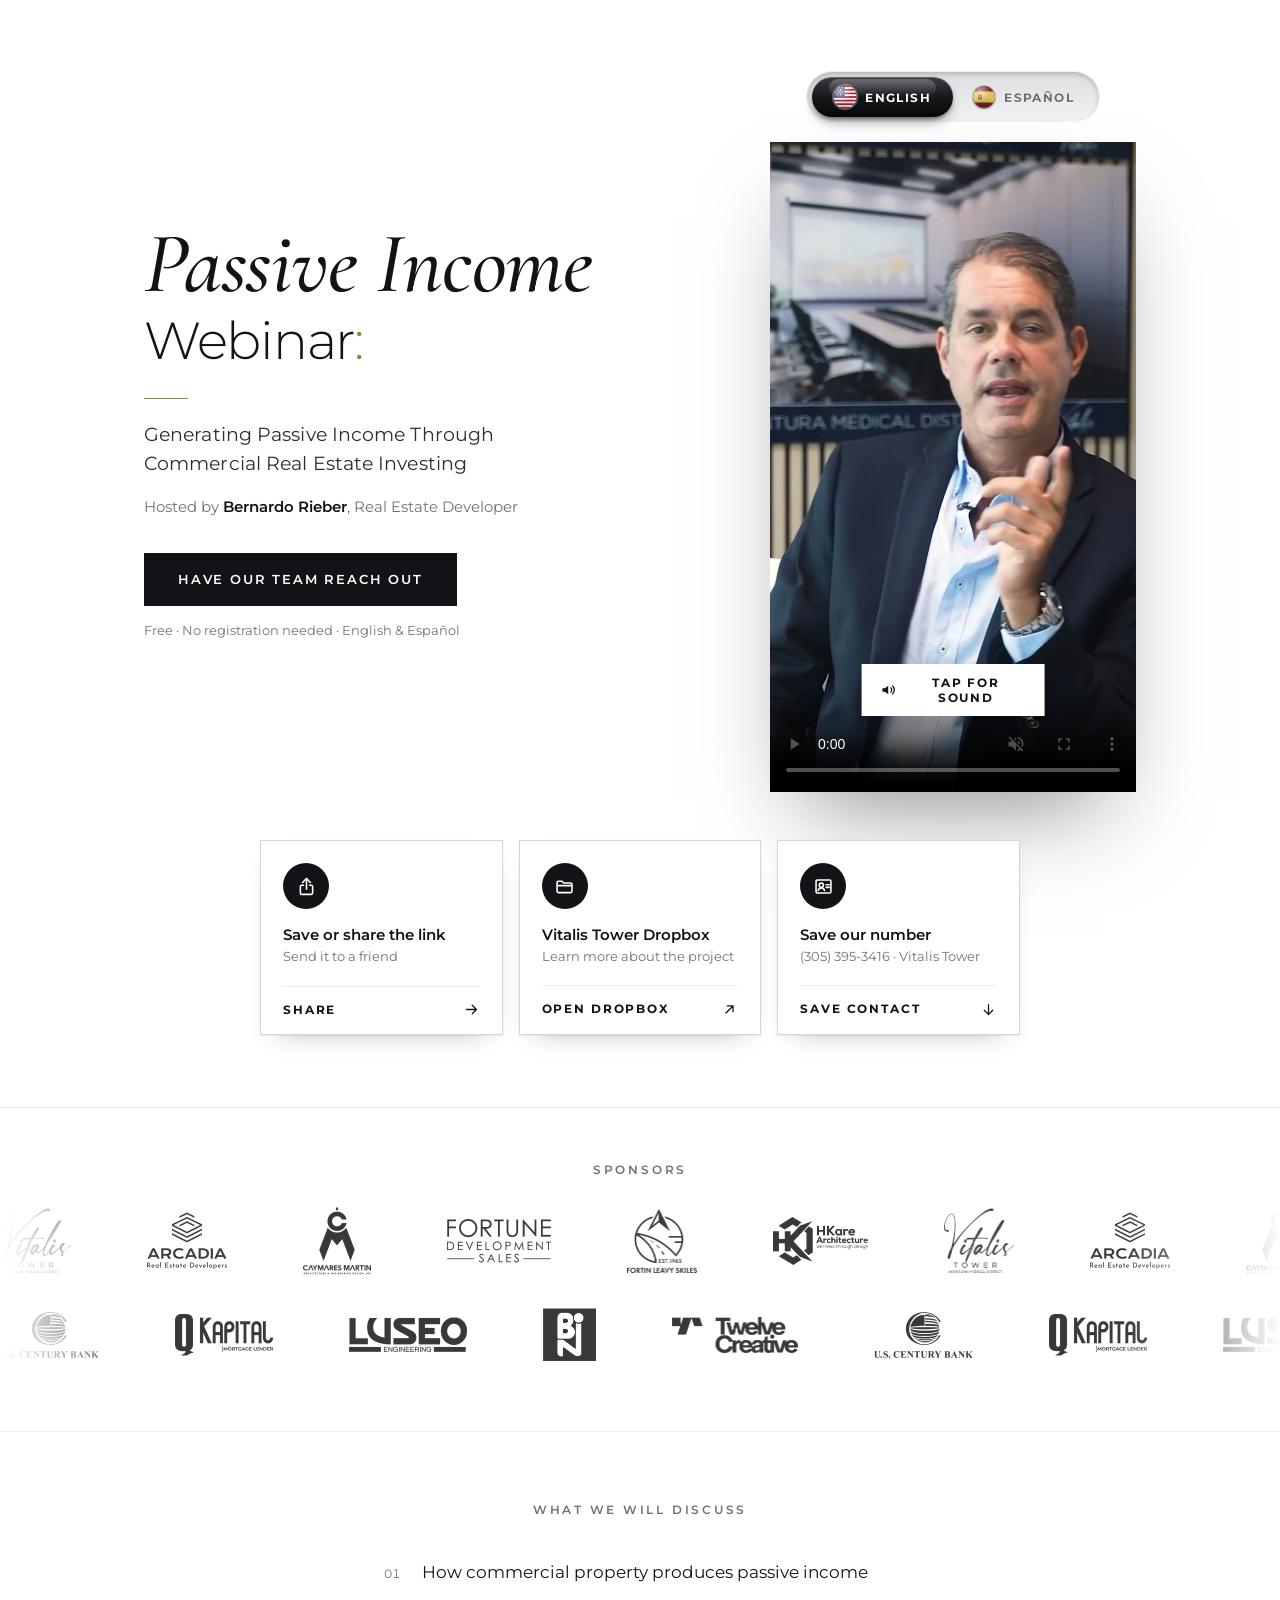
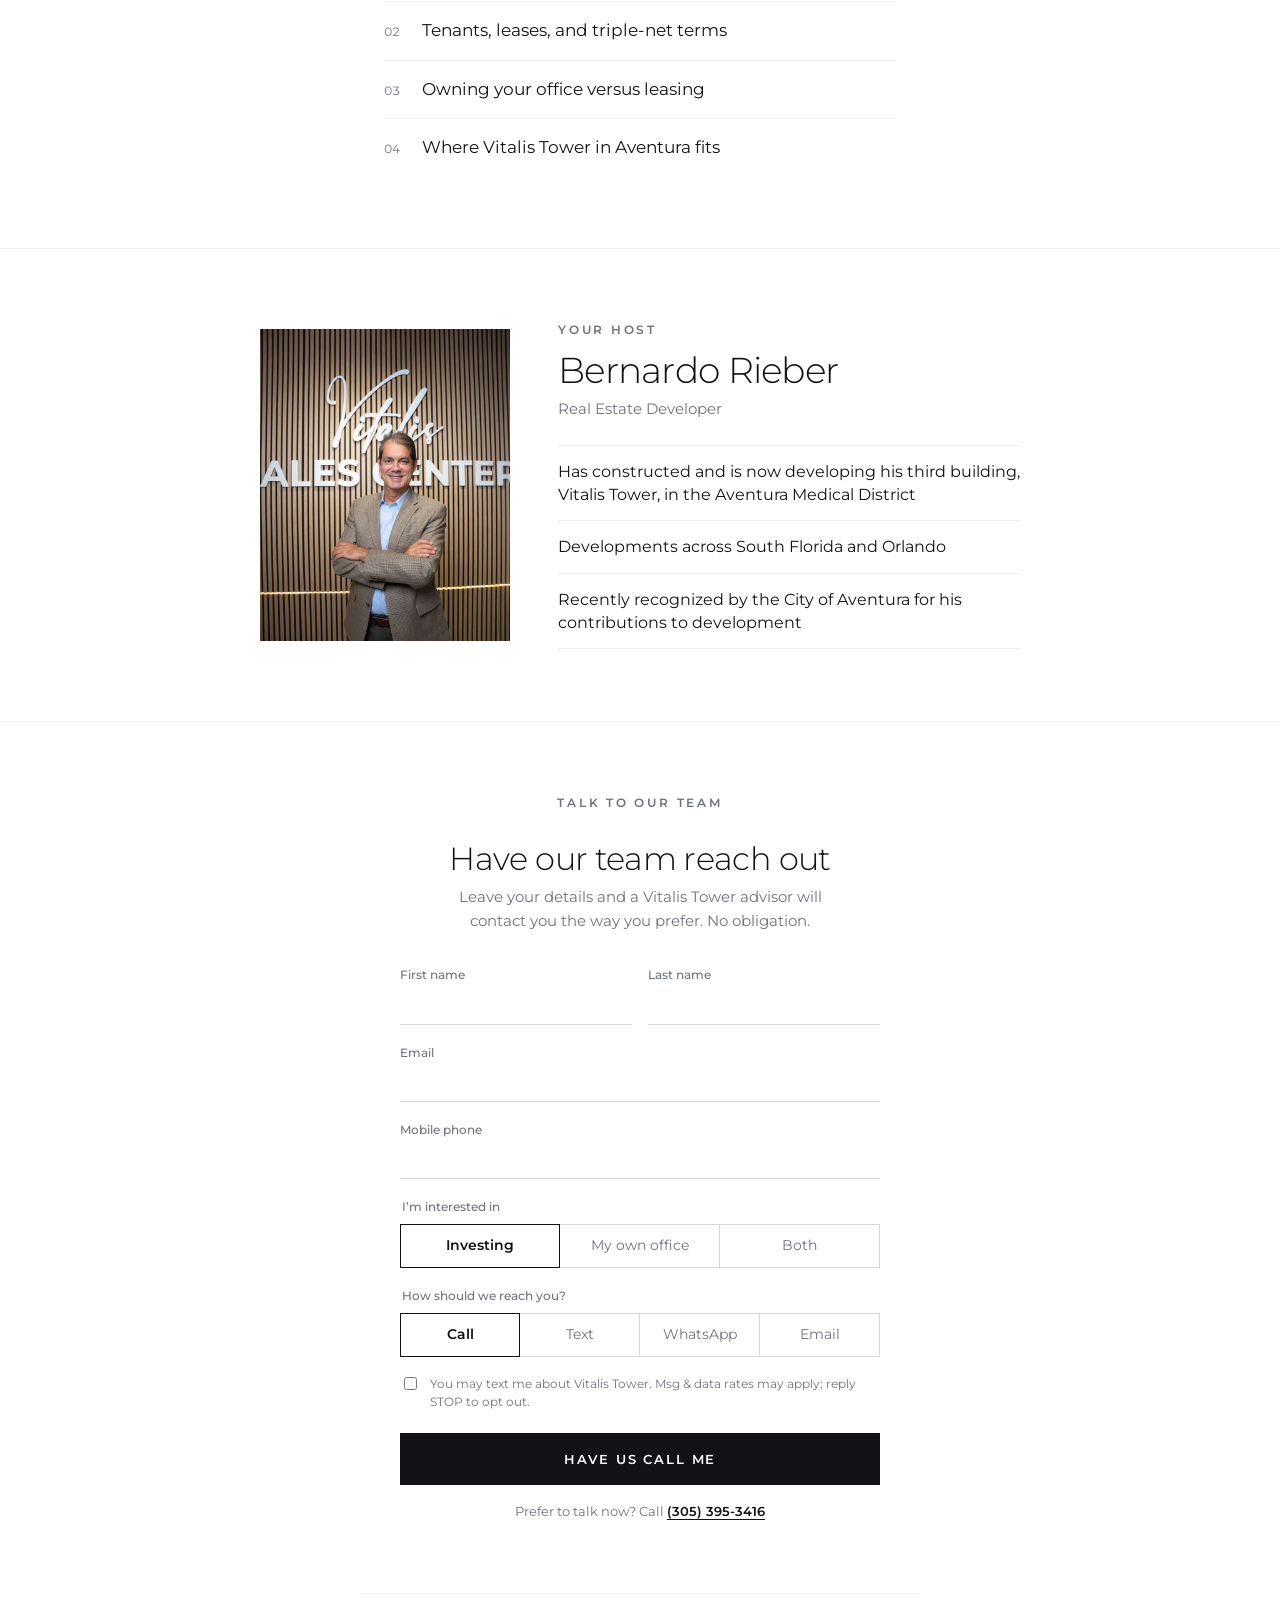
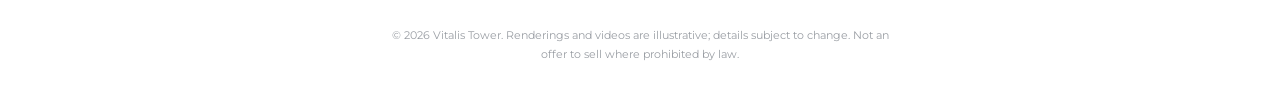
==== commit 3e6e4bd5: "Watch page: add The Project section from the approved brochure facts Adds a section beneath the webi" ====
--- a/passive-income/index.html
+++ b/passive-income/index.html
@@ -19,7 +19,7 @@
 
   <link rel="preload" href="/images/webinar/preview-poster.jpg" as="image">
   <link rel="stylesheet" href="/css/brand.css">
-  <link rel="stylesheet" href="/webinar/pro/style.css?v=9">
+  <link rel="stylesheet" href="/webinar/pro/style.css?v=10">
 </head>
 <body class="pro">
 
--- a/webinar/pro/style.css
+++ b/webinar/pro/style.css
@@ -590,3 +590,73 @@
   text-transform: none; letter-spacing: -0.01em; color: var(--ink); text-wrap: balance;
 }
 .o-thanks p { margin: 0; color: var(--muted); }
+
+/* ---------- Watch page: the project (brochure facts, renders, location) ---------- */
+.w-proj {
+  max-width: 1040px; margin: 96px auto 0; padding: 72px 24px 0;
+  border-top: 1px solid var(--hair); text-align: center;
+}
+.w-proj .p-kicker { margin-bottom: 18px; }
+.w-proj-title .t-serif { font-size: clamp(40px, 5.4vw, 60px); }
+.w-proj-title .t-sans { font-size: clamp(26px, 3.2vw, 36px); margin-top: 6px; }
+.w-proj .p-rule { margin: 26px auto 22px; }
+.w-proj-lede {
+  max-width: 560px; margin: 0 auto; font-size: 17px; line-height: 1.65;
+  color: var(--muted); text-wrap: pretty;
+}
+.w-proj-hero { margin: 48px 0 0; }
+.w-proj-hero img, .w-proj-gallery img, .w-proj-map { display: block; width: 100%; height: auto; }
+
+.w-proj-stats {
+  list-style: none; margin: 0; padding: 0;
+  display: grid; grid-template-columns: repeat(4, minmax(0, 1fr));
+  border-bottom: 1px solid var(--hair);
+}
+.w-proj-stats li { display: flex; flex-direction: column; gap: 6px; padding: 28px 12px; }
+.w-proj-stats li + li { border-left: 1px solid var(--hair); }
+.w-stat-num {
+  font-size: clamp(22px, 2.6vw, 30px); font-weight: 300; line-height: 1.1;
+  letter-spacing: -0.02em; font-variant-numeric: tabular-nums; color: var(--ink);
+}
+.w-stat-label {
+  font-size: 11px; font-weight: 600; letter-spacing: .18em;
+  text-transform: uppercase; color: var(--muted);
+}
+
+.w-proj-gallery {
+  display: grid; grid-template-columns: repeat(3, minmax(0, 1fr)); gap: 16px;
+  margin: 40px 0 0; text-align: left;
+}
+.w-proj-gallery figure { margin: 0; }
+.w-proj-gallery img { aspect-ratio: 3 / 2; object-fit: cover; }
+.w-proj-gallery figcaption { margin-top: 12px; font-size: 14px; line-height: 1.45; color: var(--muted); }
+
+.w-proj-place {
+  display: grid; grid-template-columns: minmax(0, 1.15fr) minmax(0, 1fr); gap: 48px;
+  align-items: center; margin: 72px 0 0; padding-top: 72px;
+  border-top: 1px solid var(--hair); text-align: left;
+}
+.pro .w-proj-place .p-kicker-left { text-align: left; }
+.w-proj-place h3 {
+  margin: 0; font-size: 30px; font-weight: 300; line-height: 1.15;
+  text-transform: none; letter-spacing: -0.02em; color: var(--ink);
+}
+.w-proj-addr { margin: 8px 0 26px; font-size: 15px; color: var(--muted); }
+.w-proj-near-h {
+  margin: 0 0 4px; font-size: 11px; font-weight: 600; letter-spacing: .18em;
+  text-transform: uppercase; color: var(--muted);
+}
+.w-proj-near { list-style: none; margin: 0; padding: 0; }
+.w-proj-near li { padding: 11px 0; border-bottom: 1px solid var(--hair); font-size: 15.5px; }
+.w-proj-sales { margin: 24px 0 0; font-size: 14.5px; line-height: 1.6; color: var(--muted); }
+.w-proj-sales strong { font-weight: 600; color: var(--ink); }
+.w-proj-note { max-width: 640px; margin: 48px auto 0; font-size: 12px; line-height: 1.7; color: #9A9EA4; }
+
+@media (max-width: 760px) {
+  .w-proj { margin-top: 72px; padding-top: 56px; }
+  .w-proj-stats { grid-template-columns: repeat(2, minmax(0, 1fr)); }
+  .w-proj-stats li:nth-child(3) { border-left: 0; }
+  .w-proj-stats li:nth-child(n+3) { border-top: 1px solid var(--hair); }
+  .w-proj-gallery { grid-template-columns: 1fr; gap: 28px; }
+  .w-proj-place { grid-template-columns: 1fr; gap: 32px; margin-top: 56px; padding-top: 56px; }
+}
